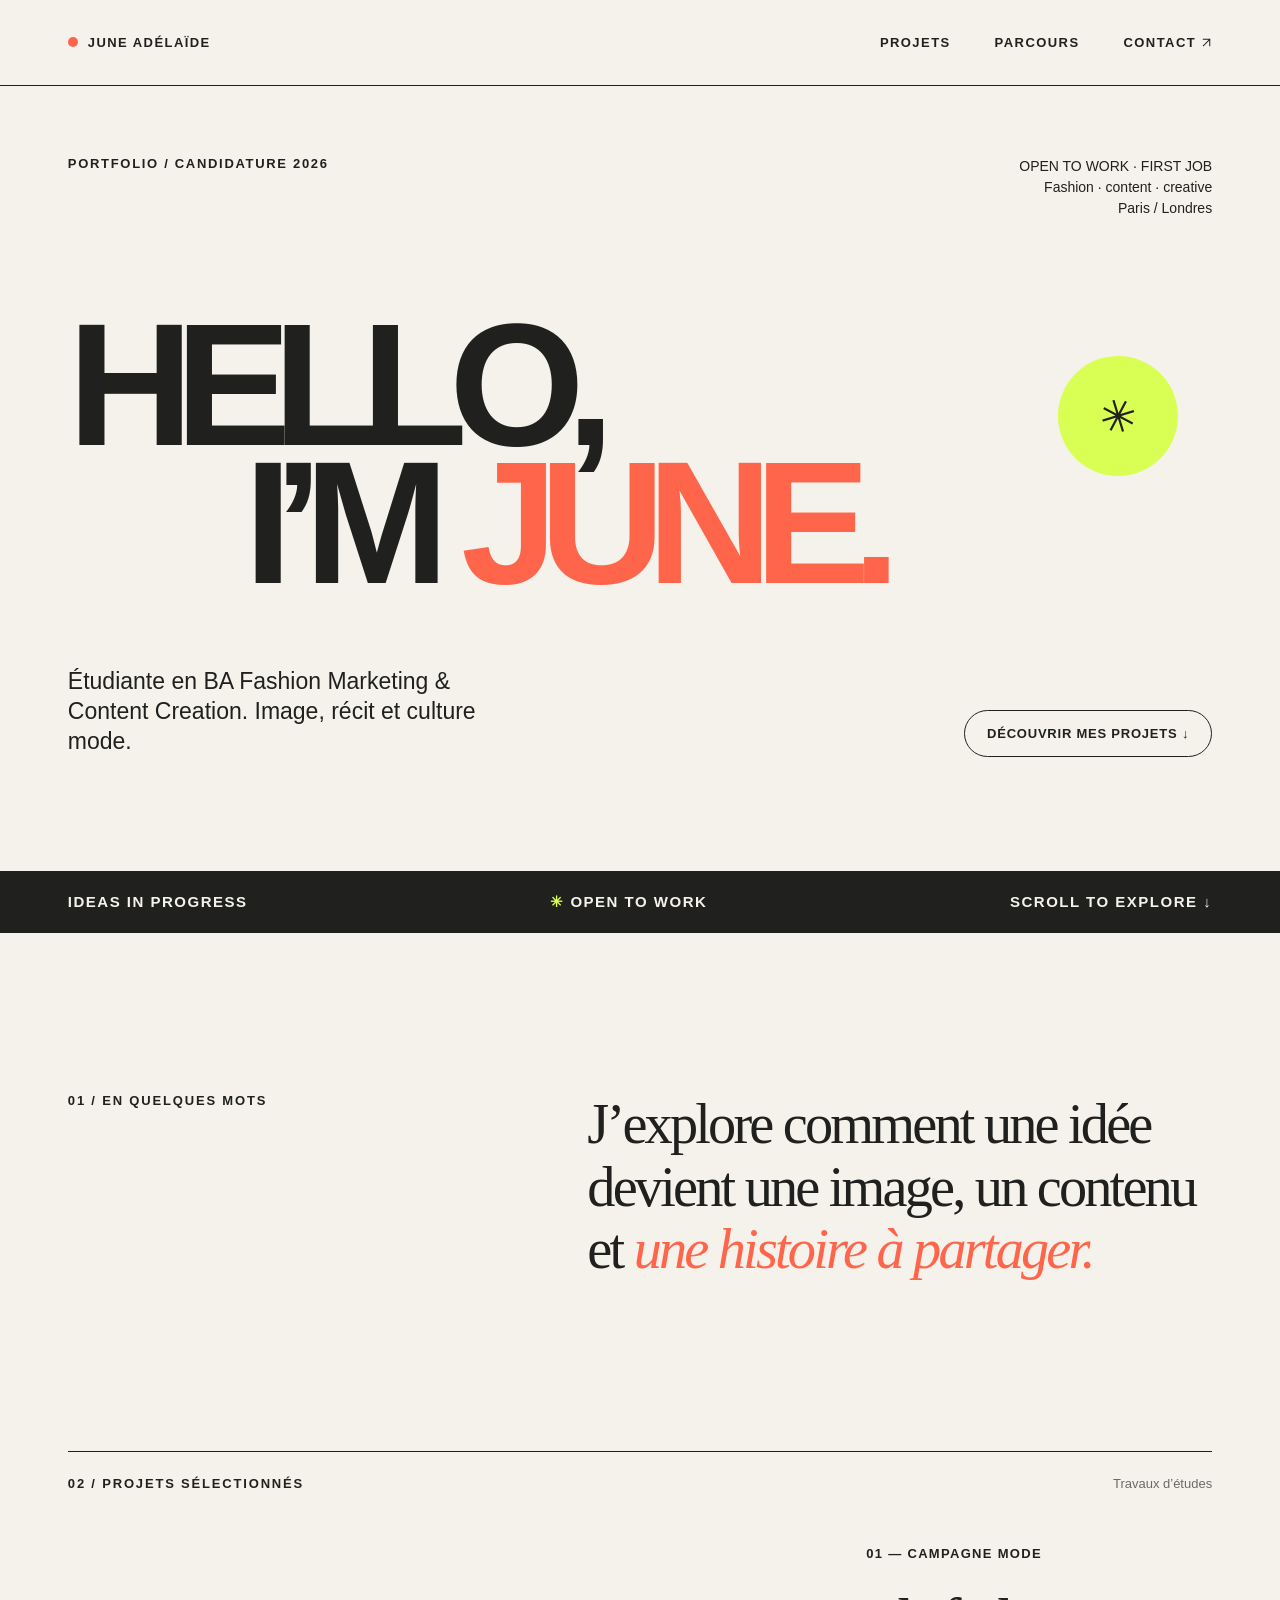
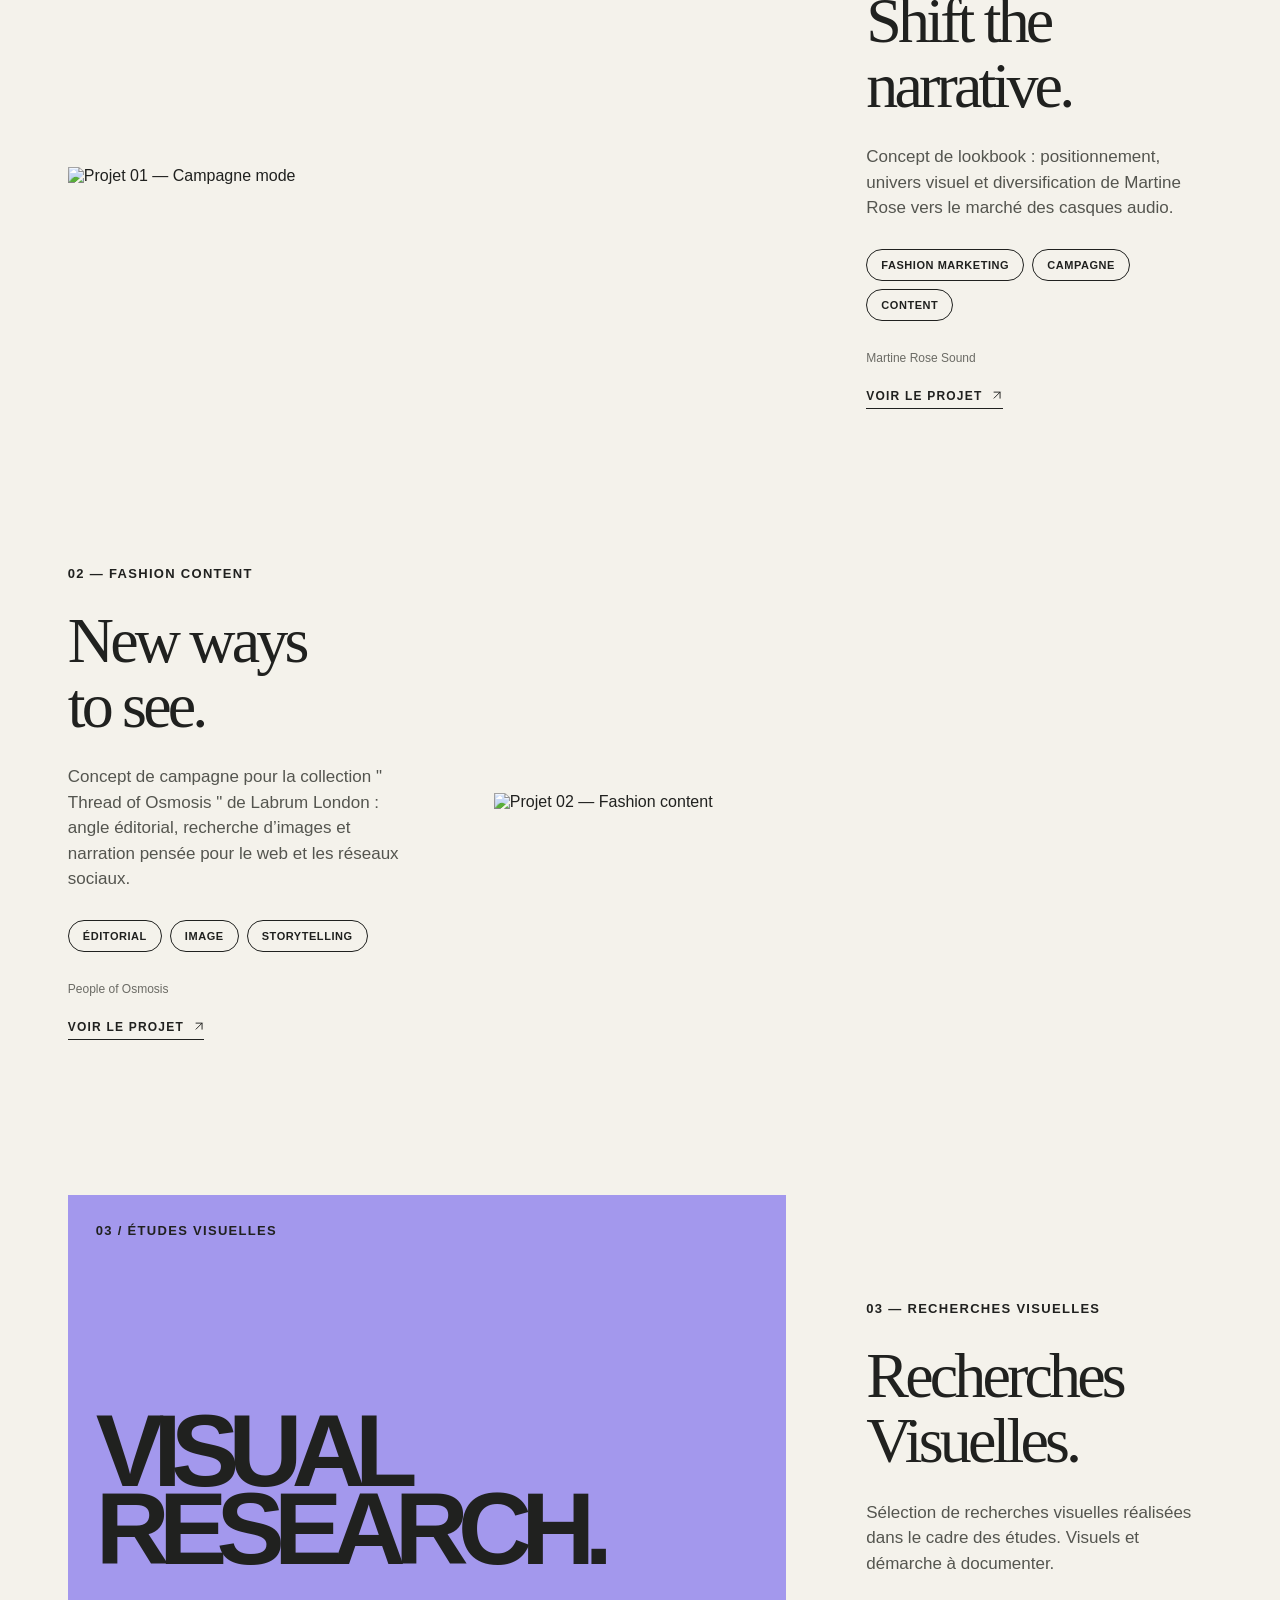
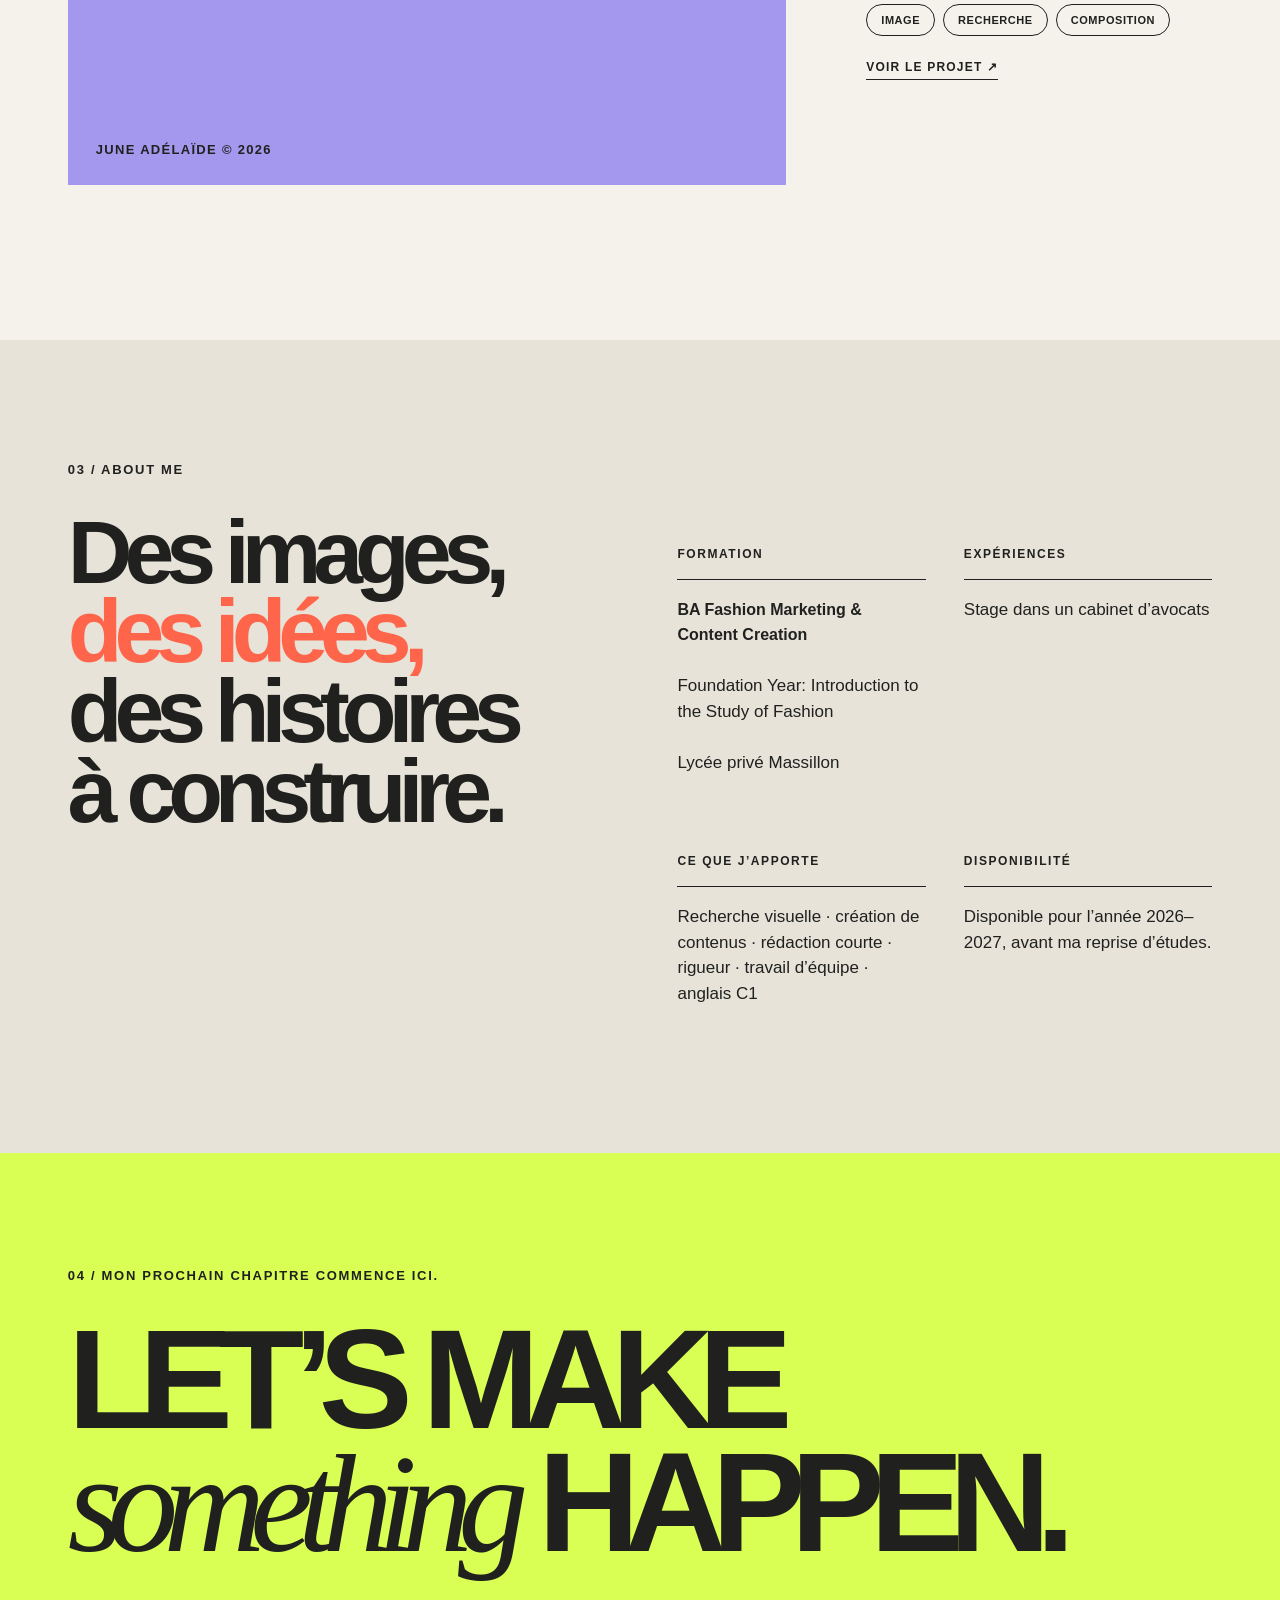
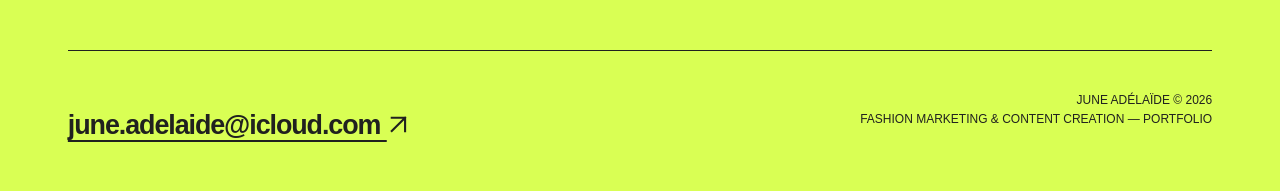
==== index.html @ 6b6a0d8c "Publier les pages du portfolio" ====
<!doctype html>
<html lang="fr">

<head>
  <meta charset="utf-8">
  <meta name="viewport" content="width=device-width,initial-scale=1">
  <title>June Adélaïde — Portfolio</title>
  
  <link rel="stylesheet" href="styles.css">
</head>

<body class="home">
  <main class="page">
    <nav class="nav"><a href="#top"><span class="dot"></span>JUNE ADÉLAÏDE</a>
      <div class="nav-links"><a href="#projets">PROJETS</a><a href="#parcours">PARCOURS</a><a href="#contact">CONTACT
          <svg class="arrow-icon" viewBox="0 0 24 24" aria-hidden="true" focusable="false">
            <path d="M5 19 19 5M5 5h14v14" fill="none" stroke="currentColor" stroke-width="2.2" stroke-linecap="square"
              stroke-linejoin="miter" />
          </svg></a></div>
    </nav>
    <header class="hero" id="top">
      <div class="hero-top"><span class="eyebrow">Portfolio / candidature 2026</span>
        <p>OPEN TO WORK · FIRST JOB<br>Fashion · content · creative<br>Paris / Londres</p>
      </div>
      <div class="sun">✳</div>
      <h1><span>HELLO,</span><span class="offset">I’M <em>JUNE.</em></span></h1>
      <div class="hero-baseline">
        <p>Étudiante en BA Fashion Marketing &amp; Content Creation. Image, récit et culture mode.</p><a class="pill"
          href="#projets">DÉCOUVRIR MES PROJETS ↓</a>
      </div>
    </header>
    <div class="ticker"><span>IDEAS IN PROGRESS</span><span><b>✳</b> OPEN TO WORK</span><span>SCROLL TO EXPLORE ↓</span>
    </div>
    <section class="intro">
      <h2>01 / En quelques mots</h2>
      <p>J’explore comment une idée devient une image, un contenu et <i>une histoire à partager.</i></p>
    </section>
    <section class="projects" id="projets">
      <div class="section-heading">
        <h2 class="section-title">02 / Projets sélectionnés</h2>
        <p>Travaux d’études</p>
      </div>
      <article class="project">
        <div class="art art-one">
          <img
            src="images/mrs-cover-project01.png"
            alt="Projet 01 — Campagne mode" class="project-image">
        </div>
        <div class="project-copy"><span class="number">01 — CAMPAGNE MODE</span>
          <h3>Shift the<br>narrative.</h3>
          <p>Concept de lookbook : positionnement, univers visuel et diversification de Martine Rose vers le
            marché des casques audio.</p>
          <div class="tags"><span>Fashion marketing</span><span>Campagne</span><span>Content</span></div>
          <div class="note">Martine Rose Sound</div>
          <a class="project-link" href="projet-martine-rose.html">VOIR LE PROJET <svg class="arrow-icon"
              viewBox="0 0 24 24" aria-hidden="true" focusable="false">
              <path d="M5 19 19 5M5 5h14v14" fill="none" stroke="currentColor" stroke-width="2.2"
                stroke-linecap="square" stroke-linejoin="miter" />
            </svg></a>
        </div>
      </article>
      <article class="project reverse">
        <div class="art art-two">
          <img
            src="images/osmosis-vinyle.png"
            alt="Projet 02 — Fashion content" class="project-image">
        </div>
        <div class="project-copy"><span class="number">02 — FASHION CONTENT</span>
          <h3>New ways<br>to see.</h3>
          <p>Concept de campagne pour la collection " Thread of Osmosis " de Labrum London : angle éditorial,
            recherche d’images et narration pensée pour le web et les réseaux sociaux.</p>
          <div class="tags"><span>Éditorial</span><span>Image</span><span>Storytelling</span></div>
          <div class="note">People of Osmosis</div>
          <a class="project-link" href="projet-osmosis.html">VOIR LE PROJET <svg class="arrow-icon" viewBox="0 0 24 24"
              aria-hidden="true" focusable="false">
              <path d="M5 19 19 5M5 5h14v14" fill="none" stroke="currentColor" stroke-width="2.2"
                stroke-linecap="square" stroke-linejoin="miter" />
            </svg></a>
        </div>
      </article>
      <article class="project project-visual">
        <div class="art art-three" role="img" aria-label="Composition typographique Visual Research sur fond lavande">
          <span>03 / ÉTUDES VISUELLES</span>
          <strong>VISUAL<br>RESEARCH.</strong>
          <span>JUNE ADÉLAÏDE © 2026</span>
        </div>
        <div class="project-copy"><span class="number">03 — RECHERCHES VISUELLES</span>
          <h3>Recherches<br>Visuelles.</h3>
          <p>Sélection de recherches visuelles réalisées dans le cadre des études. Visuels et démarche à documenter.</p>
          <div class="tags"><span>Image</span><span>Recherche</span><span>Composition</span></div>
          <a class="project-link" href="projet-visual-research.html">VOIR LE PROJET ↗</a>
        </div>
      </article>
    </section>
    <section class="about" id="parcours">
      <div><span class="eyebrow">03 / About me</span>
        <h2>Des images,<br><span>des idées,</span><br>des histoires<br>à construire.</h2>
      </div>
      <div class="about-grid">
        <div>
          <h3>Formation</h3>
          <p><strong>BA Fashion Marketing &amp; Content Creation</strong><br><br>Foundation Year: Introduction to the Study
            of Fashion<br><br>Lycée privé Massillon
          </p>
        </div>
        <div>
          <h3>Expériences</h3>
          <p>Stage dans un cabinet d’avocats</p>
        </div>
        <div>
          <h3>Ce que j’apporte</h3>
          <p>Recherche visuelle · création de contenus · rédaction courte · rigueur · travail d’équipe · anglais C1</p>
        </div>
        <div>
          <h3>Disponibilité</h3>
          <p>Disponible pour l’année 2026–2027, avant ma reprise d’études.</p>
        </div>
      </div>
    </section>
    <footer class="end" id="contact">
      <div class="eyebrow">04 / Mon prochain chapitre commence ici.</div>
      <h2>LET<b class="contact-apostrophe">’</b>S MAKE<br><span>something</span> HAPPEN.</h2>
      <div class="end-bottom"><a href="mailto:june.adelaide@icloud.com">june.adelaide@icloud.com <svg class="arrow-icon"
            viewBox="0 0 24 24" aria-hidden="true" focusable="false">
            <path d="M5 19 19 5M5 5h14v14" fill="none" stroke="currentColor" stroke-width="2.2" stroke-linecap="square"
              stroke-linejoin="miter" />
          </svg></a>
        <p>JUNE ADÉLAÏDE © 2026<br>FASHION MARKETING & CONTENT CREATION — PORTFOLIO</p>
      </div>
    </footer>
  </main>
</body>

</html>
---- styles.css ----
/* Portfolio JAS — styles communs ; variantes home, martine, osmosis, visual. */
body.home { --paper: #f4f2eb; --ink: #20211f; --acid: #d9ff54; --orange: #ff654b; --lavender: #a398ed; --muted: #6b6b65 }

body.home * { box-sizing: border-box }

html { scroll-behavior: smooth }

body.home { margin: 0; background: var(--paper); color: var(--ink); font-family: Arial, Helvetica, sans-serif }

body.home a { color: inherit; text-decoration: none }

body.home .arrow-icon,
body.martine .arrow-icon,
body.osmosis .arrow-icon,
body.visual .arrow-icon { display: inline-block; width: .85em; height: .85em; vertical-align: -.05em; }

body.home button { font: inherit }

body.home .page { max-width: 1800px; margin: auto; overflow: hidden }

body.home .nav { height: 86px; display: flex; align-items: center; justify-content: space-between; padding: 0 5.3%; border-bottom: 1px solid var(--ink); font-size: 13px; font-weight: 800; letter-spacing: .11em }

body.home .nav-links { display: flex; gap: 44px }

body.home .nav .dot { display: inline-block; width: 10px; height: 10px; background: var(--orange); border-radius: 50%; margin-right: 10px }

body.home .hero { min-height: 785px; position: relative; padding: 70px 5.3% 100px }

body.home .eyebrow { font-size: 13px; font-weight: 800; letter-spacing: .13em; text-transform: uppercase }

body.home .hero-top { display: flex; justify-content: space-between; align-items: flex-start }

body.home .hero-top p { margin: 0; text-align: right; max-width: 230px; font-size: 14px; line-height: 1.5 }

body.home .hero h1 { font-size: clamp(112px, 13.6vw, 240px); letter-spacing: -.105em; line-height: .79; margin: 97px 0 0; font-weight: 900 }

body.home .hero h1 span { display: block }

body.home .hero h1 .offset { margin-left: 15.4% }

body.home .hero h1 em { font-style: normal; color: var(--orange) }

body.home .hero-baseline { display: flex; justify-content: space-between; align-items: flex-end; margin-top: 76px }

body.home .hero-baseline p { max-width: 460px; margin: 0; font-size: 23px; line-height: 1.3 }

body.home .pill { border: 1px solid var(--ink); border-radius: 100px; padding: 15px 22px; font-size: 13px; font-weight: 800; letter-spacing: .06em }

body.home .sun { position: absolute; width: 120px; height: 120px; right: 8%; top: 270px; background: var(--acid); border-radius: 50%; display: grid; place-items: center; transform: rotate(-17deg); font-size: 45px }

body.home .ticker { background: var(--ink); color: var(--paper); padding: 22px 5.3%; display: flex; justify-content: space-between; font-weight: 800; font-size: 15px; letter-spacing: .1em; text-transform: uppercase }

body.home .ticker b { color: var(--acid) }

body.home .intro { padding: 160px 5.3% 170px; display: grid; grid-template-columns: 1fr 1.5fr; gap: 9% }

body.home .intro h2,
body.home .section-title { font-size: 13px; letter-spacing: .14em; text-transform: uppercase; margin: 0 }

body.home .intro p { font-family: Georgia, 'Times New Roman', serif; font-size: clamp(35px, 4.4vw, 70px); line-height: 1.11; letter-spacing: -.05em; margin: 0 }

body.home .intro p i { font-weight: normal; color: var(--orange) }

body.home .projects { padding: 0 5.3% }

body.home .section-heading { display: flex; justify-content: space-between; align-items: baseline; border-top: 1px solid var(--ink); padding-top: 24px; margin-bottom: 53px }

body.home .section-heading p { margin: 0; font-size: 13px; color: var(--muted) }

body.home .project { display: grid; grid-template-columns: 1.35fr .65fr; gap: 7%; align-items: center; margin-bottom: 155px }

body.home .project.reverse { grid-template-columns: .65fr 1.35fr }

body.home .project.reverse .art { order: 2 }

body.home .project.reverse .project-copy { order: 1 }

body.home .art { width: 100%; height: auto; overflow: hidden; }

body.home .project-image { display: block; width: 100%; height: auto; }

body.home .project-copy .number { font-weight: 800; font-size: 13px; letter-spacing: .1em }

body.home .project-copy h3 { font-family: Georgia, 'Times New Roman', serif; font-weight: normal; font-size: clamp(45px, 5vw, 82px); letter-spacing: -.06em; line-height: 1.02; margin: 26px 0 }

body.home .project-copy p { max-width: 430px; font-size: 17px; line-height: 1.5; color: #54554f }

body.home .tags { display: flex; gap: 8px; flex-wrap: wrap; margin-top: 28px }

body.home .tags span { border: 1px solid var(--ink); border-radius: 100px; padding: 9px 14px; font-size: 11px; font-weight: 800; letter-spacing: .05em; text-transform: uppercase }

body.home .note { margin-top: 30px; color: var(--muted); font-size: 12px }

body.home .about { background: #e7e3d9; padding: 120px 5.3% 130px; display: grid; grid-template-columns: .95fr 1.05fr; gap: 11% }

body.home .about h2 { font-size: clamp(67px, 7vw, 116px); line-height: .89; letter-spacing: -.09em; margin: 35px 0 0 }

body.home .about h2 span { color: var(--orange) }

body.home .about-grid { display: grid; grid-template-columns: 1fr 1fr; gap: 50px 38px; padding-top: 75px }

body.home .about-grid h3 { font-size: 12px; letter-spacing: .13em; text-transform: uppercase; border-bottom: 1px solid; padding-bottom: 18px }

body.home .about-grid p { font-size: 17px; line-height: 1.5 }

body.home .about-grid strong { font-size: 16px }

body.home .end { background: var(--acid); padding: 115px 5.3% 50px }

body.home .end .eyebrow { margin-bottom: 36px }

body.home .end h2 { font-size: clamp(80px, 11vw, 182px); line-height: .87; letter-spacing: -.105em; margin: 0 0 85px }

body.home .end h2 span { font-family: Georgia, serif; font-weight: normal; font-style: italic }

body.home .end-bottom { display: flex; justify-content: space-between; align-items: end; border-top: 1px solid var(--ink); padding-top: 28px; gap: 30px }

body.home .end-bottom a { font-size: clamp(19px, 2.1vw, 34px); font-weight: 800; letter-spacing: -.04em; text-decoration: underline; text-underline-offset: 6px }

body.home .end-bottom p { font-size: 12px; line-height: 1.6; text-align: right }

@media(max-width:800px) {
body.home .nav { height: 67px }
}

@media(max-width:800px) {
body.home .nav-links { gap: 16px; font-size: 10px }
}

@media(max-width:800px) {
body.home .nav-links a:nth-child(2),
body.home .ticker span:nth-child(2) { display: none }
}

@media(max-width:800px) {
body.home .hero { min-height: 645px; padding-top: 40px }
}

@media(max-width:800px) {
body.home .hero-top p { font-size: 11px }
}

@media(max-width:800px) {
body.home .hero h1 { font-size: 22vw; margin-top: 130px }
}

@media(max-width:800px) {
body.home .hero h1 .offset { margin-left: 0 }
}

@media(max-width:800px) {
body.home .sun { top: 140px; right: 8%; width: 75px; height: 75px; font-size: 30px }
}

@media(max-width:800px) {
body.home .hero-baseline { display: block; margin-top: 60px }
}

@media(max-width:800px) {
body.home .hero-baseline p { font-size: 18px; margin-bottom: 35px }
}

@media(max-width:800px) {
body.home .ticker { gap: 10px; font-size: 10px }
}

@media(max-width:800px) {
body.home .intro { display: block; padding: 90px 5.3% 110px }
}

@media(max-width:800px) {
body.home .intro h2 { margin-bottom: 35px }
}

@media(max-width:800px) {
body.home .project,
body.home .project.reverse { display: flex; flex-direction: column; gap: 30px; margin-bottom: 100px; align-items: stretch }
}

@media(max-width:800px) {
body.home .project.reverse .art,
body.home .project.reverse .project-copy { order: initial }
}

@media(max-width:800px) {
body.home .project-copy h3 { margin: 13px 0 }
}

@media(max-width:800px) {
body.home .about { display: block; padding: 90px 5.3% }
}

@media(max-width:800px) {
body.home .about-grid { padding-top: 25px }
}

@media(max-width:800px) {
body.home .end { padding-top: 90px }
}

@media(max-width:800px) {
body.home .end h2 { margin-bottom: 80px }
}

@media(max-width:800px) {
body.home .end-bottom { display: block }
}

@media(max-width:800px) {
body.home .end-bottom p { text-align: left; margin-top: 55px }
}

body.home .project-link { display: inline-flex; align-items: center; gap: 10px; margin-top: 24px; border-bottom: 1px solid currentColor; padding-bottom: 5px; font-size: 12px; font-weight: 800; letter-spacing: .1em; }

body.home .project-link:hover,
body.home .project-link:focus-visible,
body.martine .next a:hover,
body.osmosis .next a:hover,
body.visual .next a:hover { color: #b63222; }

body.home .art-three { min-height: 590px; background: var(--lavender); display: flex; flex-direction: column; justify-content: space-between; padding: 28px; color: var(--ink); }

body.home .art-three span { font-size: 13px; font-weight: 800; letter-spacing: .1em; }

body.home .art-three strong { font-size: clamp(74px, 8vw, 145px); font-weight: 900; line-height: .76; letter-spacing: -.105em; overflow-wrap: anywhere; }

body.home .project-visual .project-copy { order: 2; }

@media(max-width:800px) {
body.home .art-three { min-height: 410px; }
}

@media(max-width:800px) {
body.home .art-three strong { font-size: clamp(64px, 18vw, 120px); }
}

body.home .end h2 .contact-apostrophe { font-weight: inherit; margin-left: .035em; }

body.martine,
body.osmosis,
body.visual { --paper: #f4f2eb; --ink: #20211f; --acid: #d9ff54; --orange: #ff654b; --muted: #6b6b65; }

body.martine *,
body.osmosis *,
body.visual * { box-sizing: border-box; }

html { scroll-behavior: smooth; }

body.martine,
body.osmosis,
body.visual { margin: 0; background: var(--paper); color: var(--ink); font-family: Arial, Helvetica, sans-serif; }

body.martine a,
body.osmosis a,
body.visual a { color: inherit; text-decoration: none; }

body.martine .page,
body.osmosis .page,
body.visual .page { max-width: 1800px; margin: auto; }

body.martine .nav,
body.osmosis .nav,
body.visual .nav { min-height: 86px; padding: 20px 5.3%; border-bottom: 1px solid var(--ink); display: flex; align-items: center; justify-content: space-between; gap: 20px; font-size: 13px; font-weight: 800; letter-spacing: .1em; }

body.martine .nav a:last-child,
body.osmosis .nav a:last-child,
body.visual .nav a:last-child { border-bottom: 1px solid currentColor; padding-bottom: 4px; }

body.martine .intro,
body.osmosis .intro,
body.visual .intro { padding: 74px 5.3% 90px; }

body.martine .eyebrow,
body.osmosis .eyebrow,
body.visual .eyebrow { font-size: 13px; font-weight: 800; letter-spacing: .12em; text-transform: uppercase; }

body.martine h1,
body.osmosis h1,
body.visual h1 { font-size: clamp(75px, 12vw, 180px); letter-spacing: -.095em; line-height: .83; margin: 60px 0 36px; }

body.martine .lede,
body.osmosis .lede,
body.visual .lede { max-width: 900px; font: clamp(25px, 3.5vw, 54px)/1.16 Georgia, serif; letter-spacing: -.045em; }

body.martine .hero-image,
body.osmosis .hero-image,
body.visual .hero-image { margin: 0; padding: 0 5.3%; }

body.martine .hero-image img,
body.osmosis .hero-image img,
body.visual .hero-image img { display: block; width: 100%; height: auto; max-height: 1120px; object-fit: contain; background: #e8e4d8; }

body.martine .caption,
body.osmosis .caption,
body.visual .caption { display: flex; justify-content: space-between; gap: 20px; border-bottom: 1px solid var(--ink); padding: 19px 0; font-size: 12px; font-weight: 800; letter-spacing: .08em; text-transform: uppercase; }

body.martine .reading,
body.osmosis .reading,
body.visual .reading { padding: 115px 5.3% 150px; display: grid; grid-template-columns: 1fr 1.5fr; gap: 8%; }

body.martine .reading h2,
body.osmosis .reading h2,
body.visual .reading h2 { font-size: 13px; letter-spacing: .13em; text-transform: uppercase; margin: 0; }

body.martine .reading p,
body.osmosis .reading p,
body.visual .reading p { font: clamp(25px, 3vw, 48px)/1.2 Georgia, serif; letter-spacing: -.035em; margin: 0; }

body.martine .meta,
body.osmosis .meta,
body.visual .meta { display: flex; flex-wrap: wrap; gap: 10px; margin-top: 38px; }

body.martine .meta span,
body.osmosis .meta span,
body.visual .meta span { border: 1px solid currentColor; border-radius: 30px; padding: 9px 13px; font-size: 11px; font-weight: 800; text-transform: uppercase; }

body.martine .next,
body.osmosis .next,
body.visual .next { background: var(--acid); padding: 80px 5.3% 100px; }

body.martine .next a,
body.osmosis .next a,
body.visual .next a { display: block; font-size: clamp(45px, 8vw, 120px); font-weight: 900; letter-spacing: -.08em; line-height: .95; margin-top: 25px; }

@media(max-width:800px) {
body.martine .nav,
body.osmosis .nav,
body.visual .nav { min-height: 66px; font-size: 11px; }
}

@media(max-width:800px) {
body.martine .intro,
body.osmosis .intro,
body.visual .intro { padding: 55px 5.3% 65px; }
}

@media(max-width:800px) {
body.martine h1,
body.osmosis h1,
body.visual h1 { font-size: clamp(61px, 17vw, 100px); margin: 75px 0 30px; }
}

@media(max-width:800px) {
body.martine .reading,
body.osmosis .reading,
body.visual .reading { display: block; padding: 90px 5.3% 110px; }
}

@media(max-width:800px) {
body.martine .reading h2,
body.osmosis .reading h2,
body.visual .reading h2 { margin-bottom: 30px; }
}

@media(max-width:800px) {
body.martine .caption,
body.osmosis .caption,
body.visual .caption { font-size: 10px; }
}

body.visual .visual-cover { background: #c1b3e7; min-height: 580px; padding: 42px; display: flex; flex-direction: column; justify-content: space-between; gap: 65px; }

body.visual .visual-cover span { font-size: 12px; font-weight: 800; letter-spacing: .1em; }

body.visual .visual-cover strong { font-size: clamp(50px, 10vw, 150px); line-height: .86; letter-spacing: -.075em; overflow-wrap: anywhere; }

body.visual a:focus-visible { outline: 3px solid var(--orange); outline-offset: 6px; }

@media(max-width:800px) {
body.visual .visual-cover { min-height: 380px; padding: 25px; }
}

body.visual .intro .project-quote,
body.visual .reading .project-quote { color: #62625c; font: italic clamp(25px, 3vw, 48px)/1.2 Georgia, serif; letter-spacing: -.035em; }

.project-gallery { padding:0 5.3% 100px; }

.project-gallery h2 { font-size:13px; font-weight:800; letter-spacing:.13em; text-transform:uppercase; margin:0 0 32px; }

.gallery-track { display:grid; grid-template-columns:repeat(2,minmax(0,1fr)); gap:32px; align-items:start; }

.gallery-item { margin:0; min-width:0; }

.gallery-item.wide { grid-column:1 / -1; }

.gallery-item img { display:block; width:100%; height:auto; }

.gallery-item a { display:block; }

.gallery-item a:focus-visible { outline:3px solid #ff654b; outline-offset:6px; }

@media(max-width:800px) {
.project-gallery { padding-bottom:65px; }
}

@media(max-width:800px) {
.gallery-track { display:flex; gap:18px; overflow-x:auto; scroll-snap-type:x mandatory; padding:0 0 20px; }
}

@media(max-width:800px) {
.gallery-item,
.gallery-item.wide { flex:0 0 90%; scroll-snap-align:start; }
}

@media(max-width:800px) {
.gallery-item img { height:65vh; height:65svh; object-fit:contain; object-position:top center; }
}

.gallery-item video { display:block; width:100%; height:auto; max-width:100%; max-height:75vh; max-height:75svh; object-fit:contain; margin-inline:auto; background:#20211f; }

@media(min-width:801px) {
.gallery-item:has(video) { width:100%; max-width:1100px; justify-self:center; }
}

@media(max-width:800px) {
.gallery-item video { max-height:65vh; max-height:65svh; }
}
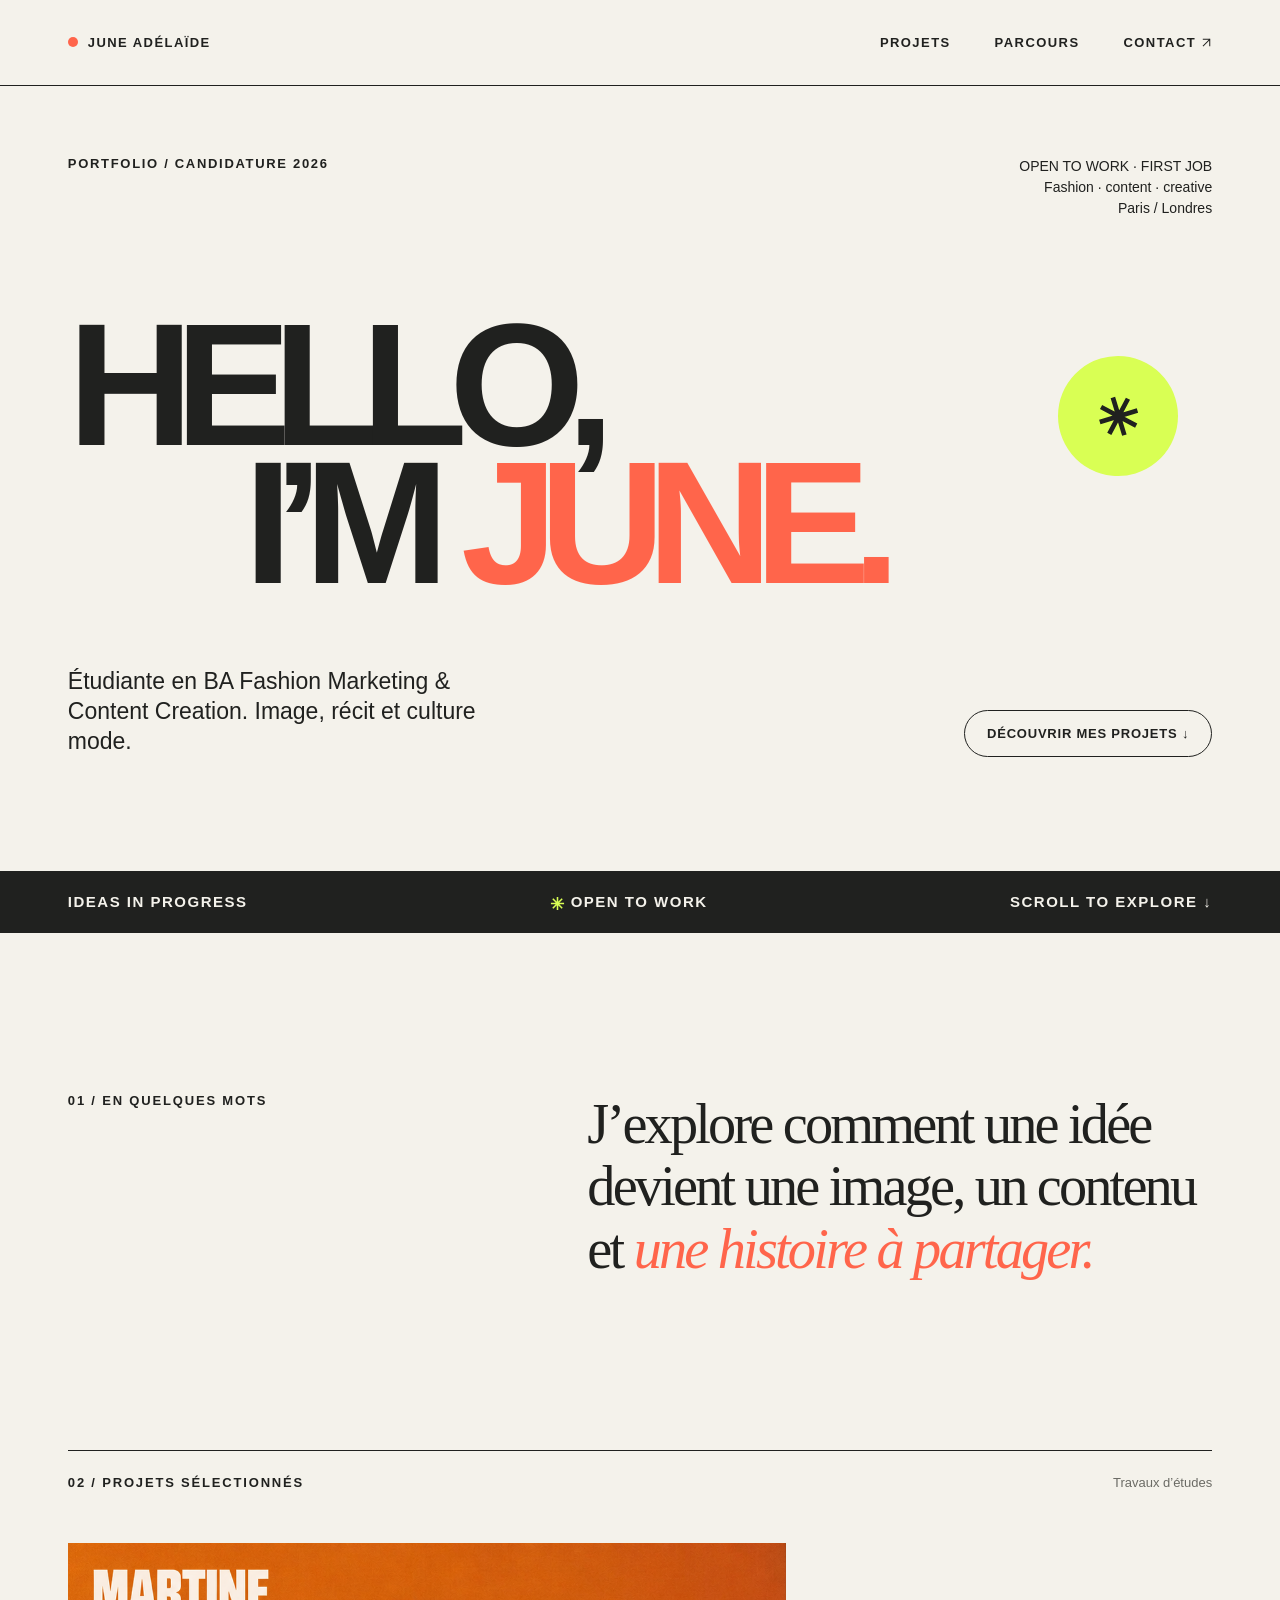
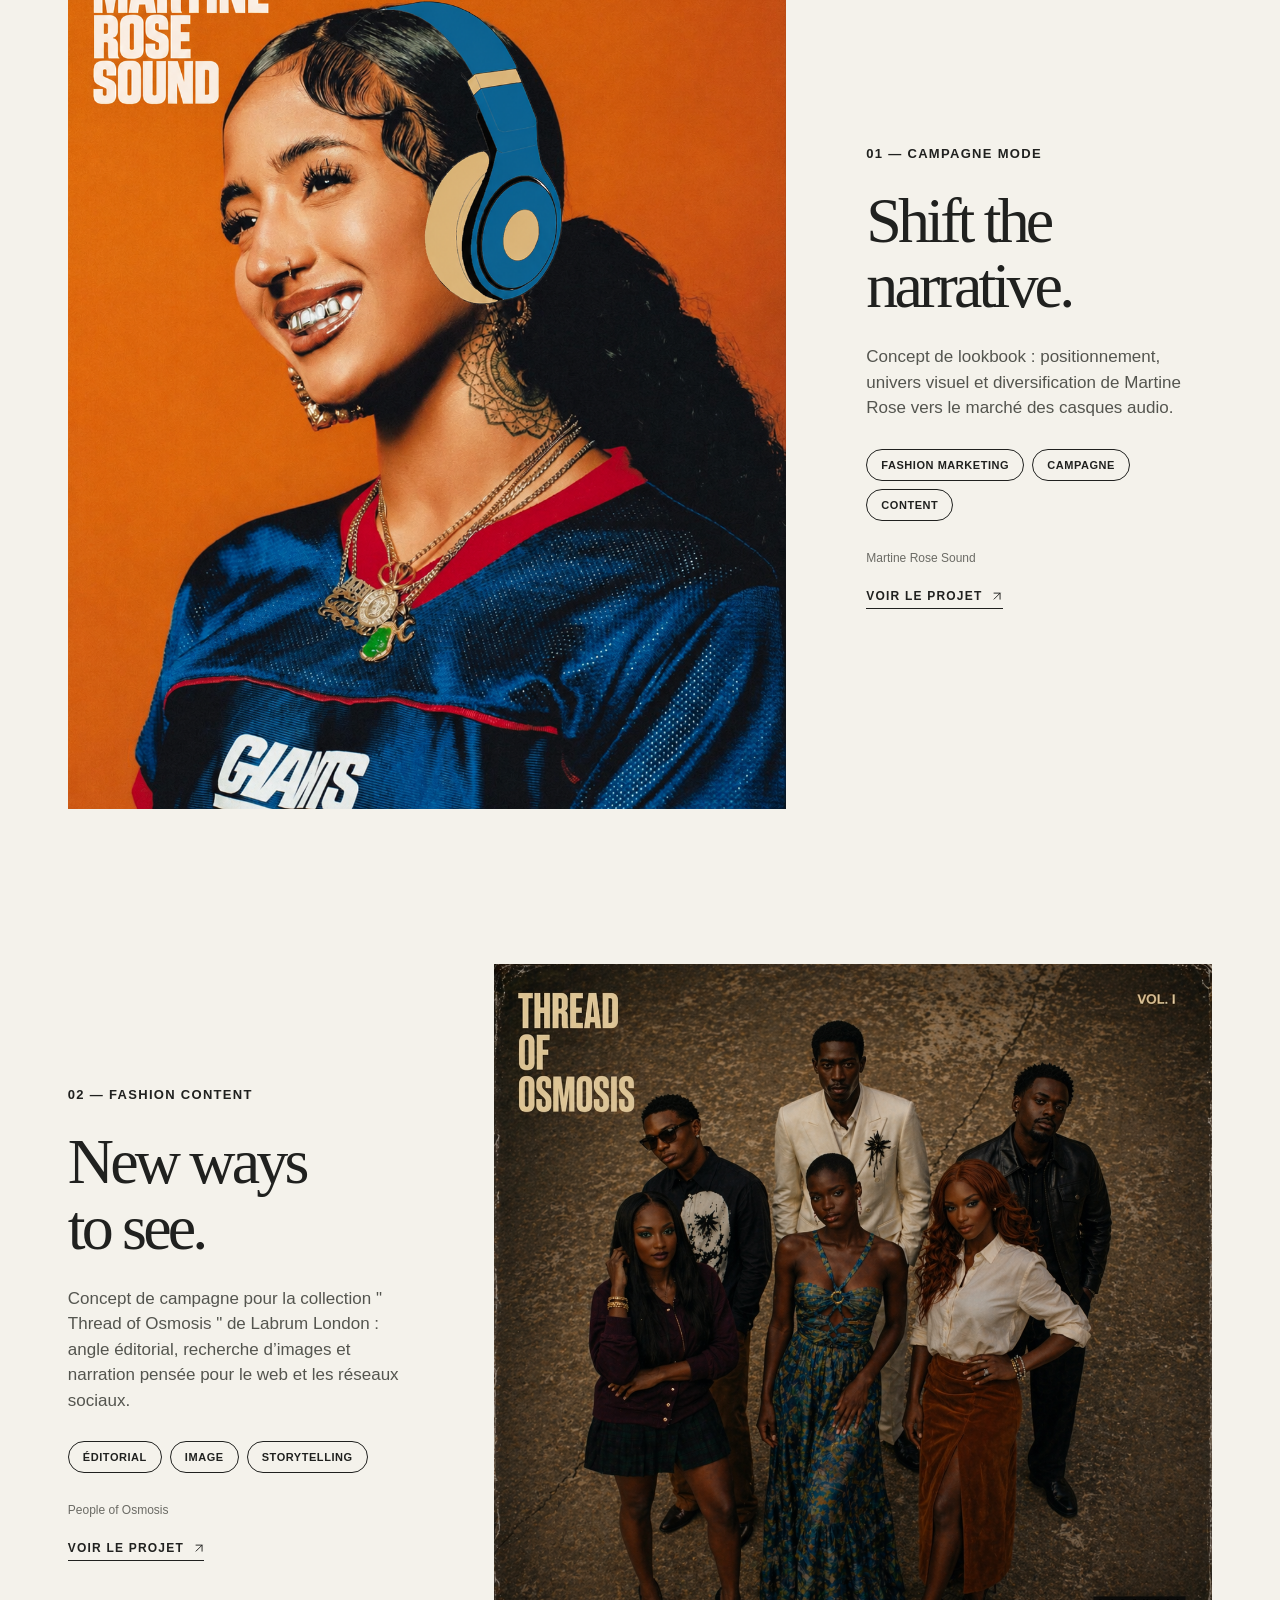
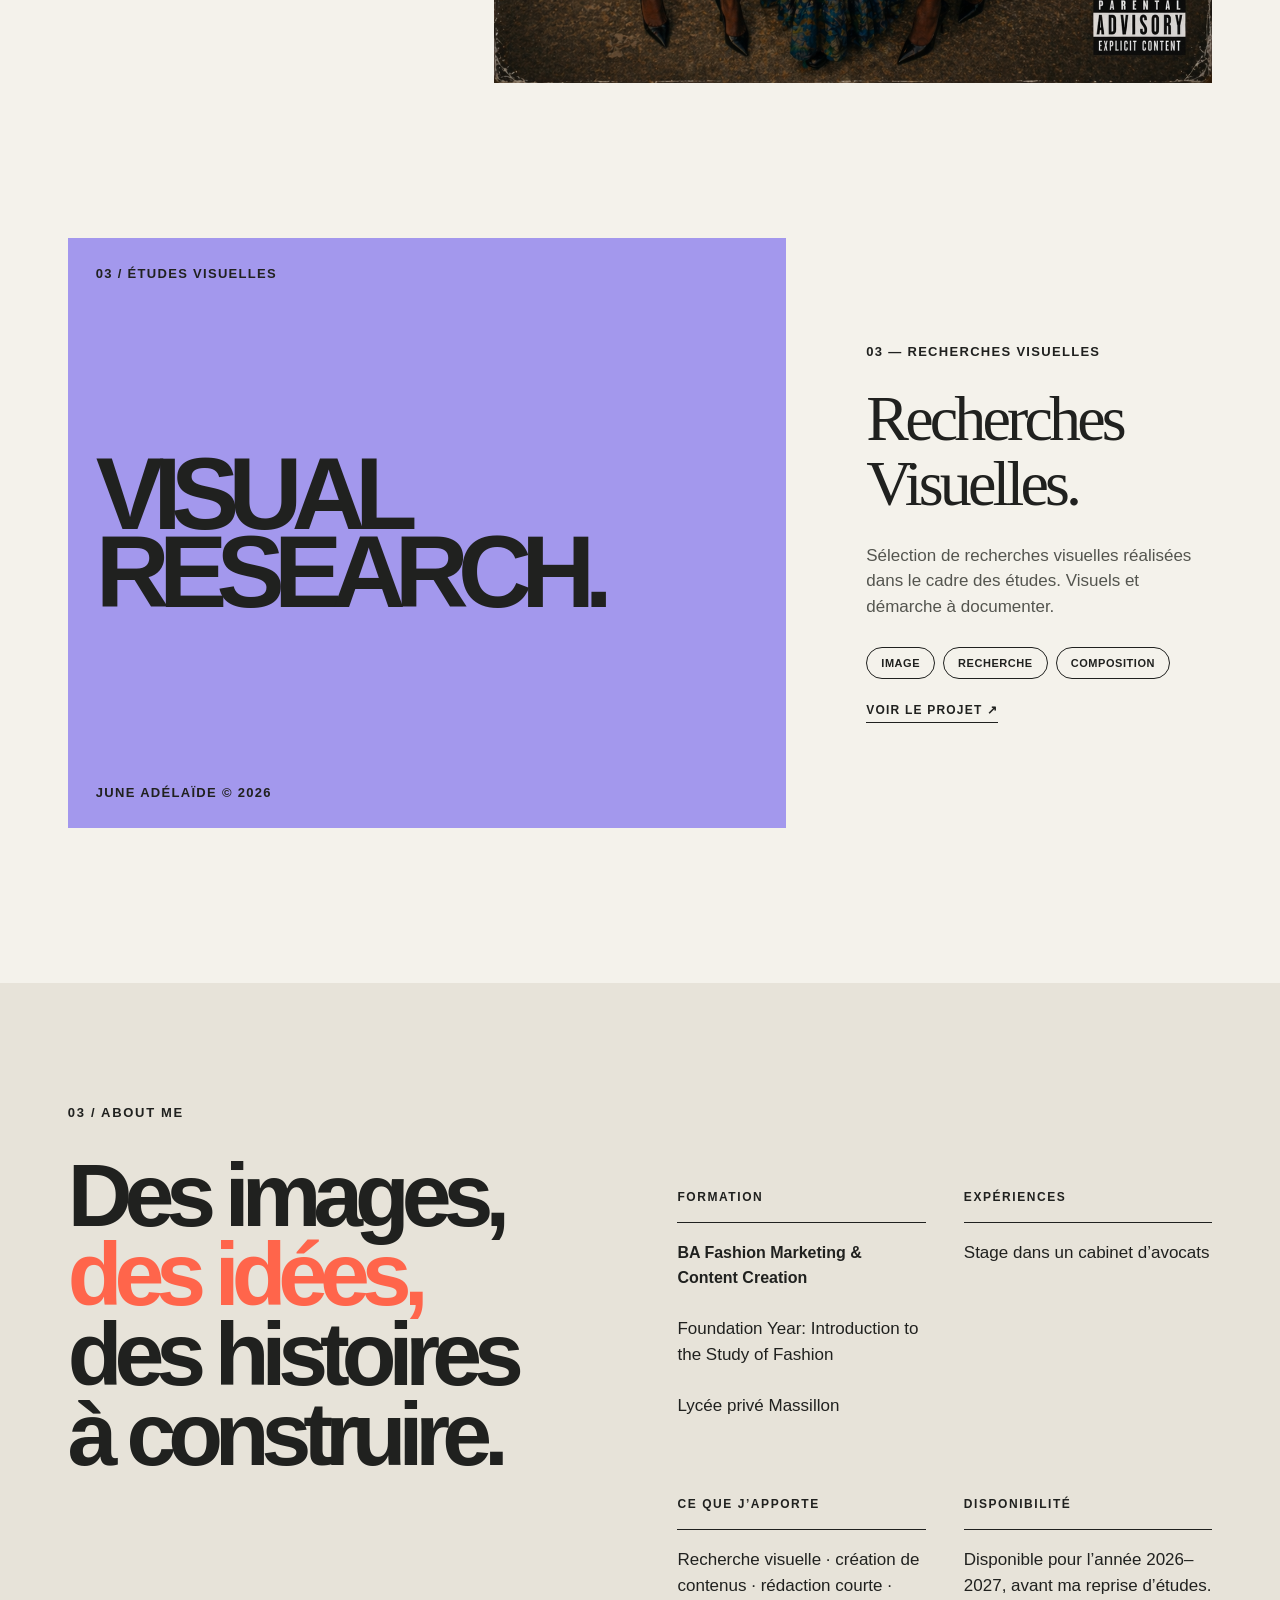
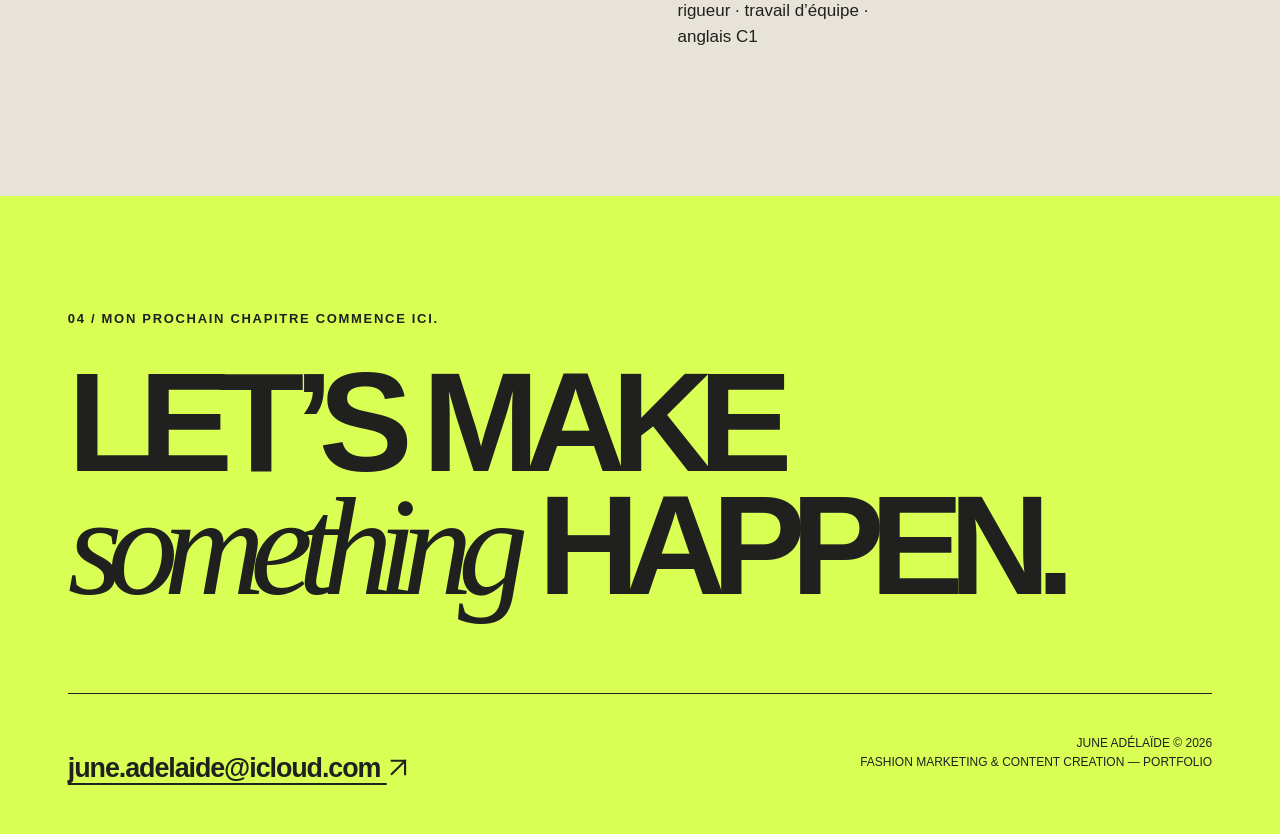
==== commit 6174d407: "Conserver les étoiles vectorielles sur mobile" ====
--- a/index.html
+++ b/index.html
@@ -22,14 +22,14 @@
       <div class="hero-top"><span class="eyebrow">Portfolio / candidature 2026</span>
         <p>OPEN TO WORK · FIRST JOB<br>Fashion · content · creative<br>Paris / Londres</p>
       </div>
-      <div class="sun">✳</div>
+      <div class="sun"><svg aria-hidden="true" width="1em" height="1em" viewBox="0 0 48 48" style="vertical-align:middle" fill="none" stroke="currentColor" stroke-width="5"><path d="M24 3v42M3 24h42M9 9l30 30M9 39L39 9"/></svg></div>
       <h1><span>HELLO,</span><span class="offset">I’M <em>JUNE.</em></span></h1>
       <div class="hero-baseline">
         <p>Étudiante en BA Fashion Marketing &amp; Content Creation. Image, récit et culture mode.</p><a class="pill"
           href="#projets">DÉCOUVRIR MES PROJETS ↓</a>
       </div>
     </header>
-    <div class="ticker"><span>IDEAS IN PROGRESS</span><span><b>✳</b> OPEN TO WORK</span><span>SCROLL TO EXPLORE ↓</span>
+    <div class="ticker"><span>IDEAS IN PROGRESS</span><span><b><svg aria-hidden="true" width="1em" height="1em" viewBox="0 0 48 48" style="vertical-align:middle" fill="none" stroke="currentColor" stroke-width="5"><path d="M24 3v42M3 24h42M9 9l30 30M9 39L39 9"/></svg></b> OPEN TO WORK</span><span>SCROLL TO EXPLORE ↓</span>
     </div>
     <section class="intro">
       <h2>01 / En quelques mots</h2>
